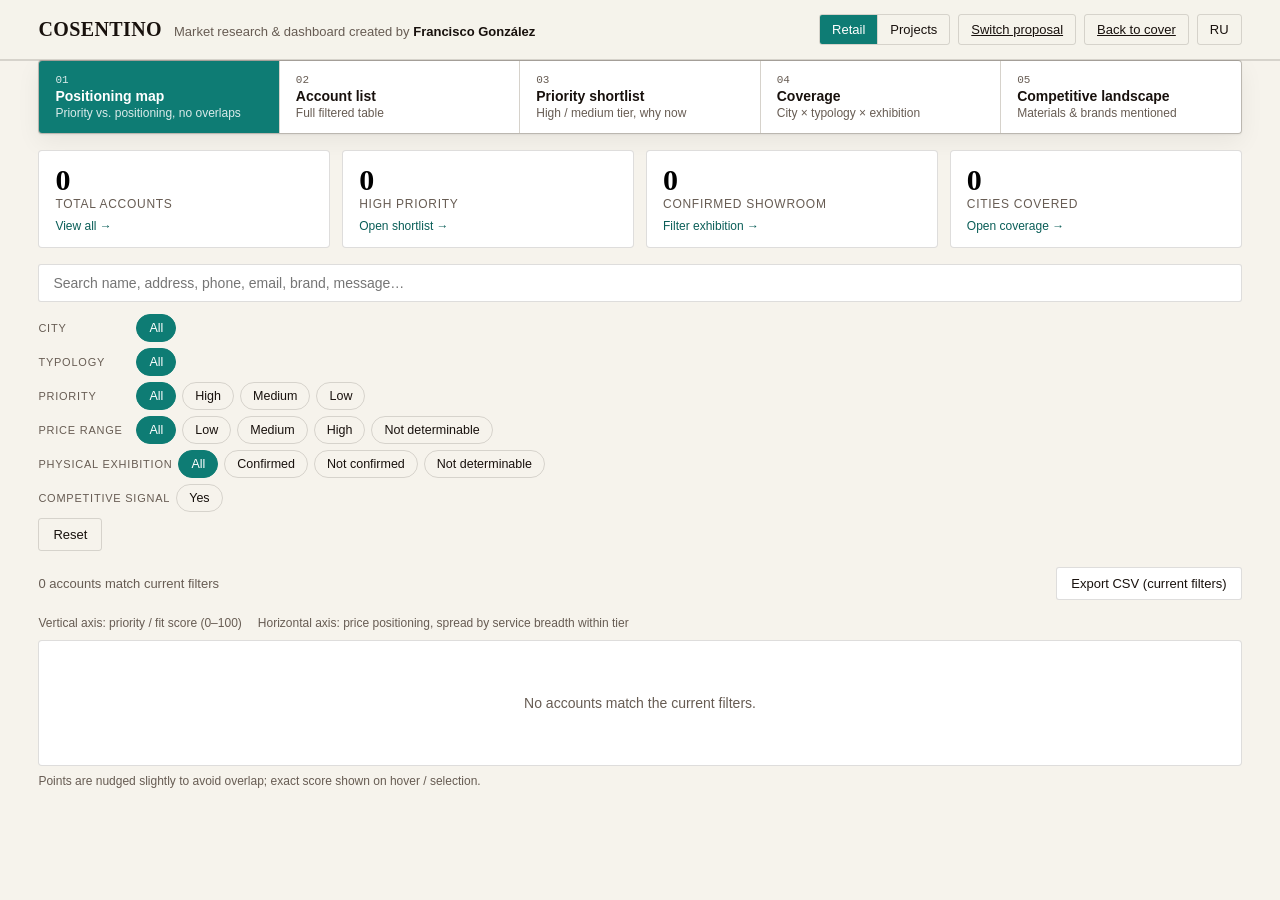
==== UZ_partner_intelligence_new/proposal_A.html @ 5e773c46 "feat: publish Uzbekistan partner intelligence study" ====
<!DOCTYPE html>
<html lang="en">
<head>
<meta charset="UTF-8">
<meta name="viewport" content="width=device-width, initial-scale=1.0">
<title>Uzbekistan · Partner Intelligence — Executive Intelligence (Proposal A)</title>
<link rel="stylesheet" href="base.css">
<link rel="stylesheet" href="proposal_A.css">
</head>
<body class="theme-a">
<a href="#main-content" class="skip-link">Skip to content</a>

<header class="app-header">
  <div class="brand-block">
    <a class="brand-wordmark" href="https://www.cosentino.com/" target="_blank" rel="noopener">COSENTINO</a>
    <span id="brand-authorship"></span>
  </div>
  <div class="header-actions">
    <div class="channel-toggle" role="group" aria-label="Channels">
      <button type="button" id="channel-btn-retail" class="header-btn" data-i18n="channel_retail" aria-pressed="true"></button>
      <button type="button" id="channel-btn-proyectos" class="header-btn" data-i18n="channel_proyectos" aria-pressed="false"></button>
    </div>
    <a id="switch-proposal-link" class="header-btn" data-i18n="switch_proposal" href="proposal_B.html"></a>
    <a id="back-to-cover-link" class="header-btn" data-i18n="back_to_cover" href="index_R_P.html"></a>
    <button type="button" id="lang-toggle" class="header-btn" aria-label="Toggle language">RU</button>
  </div>
</header>

<main id="main-content">
  <nav id="nav-band" class="nav-band" aria-label="Intelligence views"></nav>

  <section id="kpi-band" class="kpi-band" aria-label="Key indicators"></section>

  <section class="filters-bar" aria-label="Filters">
    <div class="filters-search-row">
      <input type="search" id="filters-search" data-i18n-placeholder="filters_search" placeholder="Search…">
      <button type="button" id="filters-mobile-toggle" class="header-btn" data-i18n="filters_open_mobile"></button>
    </div>
    <div id="filters-drawer">
      <button type="button" id="filters-mobile-close" class="header-btn" data-i18n="filters_close_mobile"></button>
      <div id="filters-chips"></div>
      <button type="button" id="filters-reset" data-i18n="filters_reset"></button>
    </div>
  </section>

  <div class="toolbar-row">
    <span id="results-count"></span>
    <button type="button" id="export-btn" data-i18n="export_csv"></button>
  </div>

  <section id="view-map" class="view-section" aria-label="Positioning map">
    <div class="map-legend">
      <span id="map-axis-y"></span>
      <span id="map-axis-x"></span>
    </div>
    <div id="map-svg-wrap"></div>
    <p id="map-note"></p>
  </section>

  <section id="view-list" class="view-section" hidden aria-label="Account list">
    <div id="table-container" class="table-scroll"></div>
  </section>

  <section id="view-shortlist" class="view-section" hidden aria-label="Priority shortlist">
    <div id="shortlist-container"></div>
  </section>

  <section id="view-coverage" class="view-section" hidden aria-label="Coverage">
    <div id="coverage-container"></div>
  </section>

  <section id="view-competitive" class="view-section" hidden aria-label="Competitive landscape">
    <div id="competitive-container"></div>
  </section>

  <section id="view-developments" class="view-section" hidden aria-label="Project developments">
    <div id="dev-filters" class="filters-bar" style="padding:0 0 12px;"></div>
    <div id="dev-table-container" class="table-scroll"></div>
  </section>
</main>

<div id="drawer-overlay" hidden></div>
<aside id="drawer" aria-hidden="true" aria-label="Account detail">
  <div class="drawer-header">
    <strong data-i18n="drawer_title">Detail</strong>
    <button type="button" id="drawer-close-btn" data-i18n="drawer_close" class="header-btn"></button>
  </div>
  <div id="drawer-body"></div>
</aside>

<script src="data.js"></script>
<script src="app-core.js"></script>
<script>
  AppCore.mount({ proposal: 'A' });
</script>
</body>
</html>
---- UZ_partner_intelligence_new/base.css ----
/*!
 * base.css — structural / functional styles shared by proposal_A and proposal_B.
 * Visual tokens (colors, type, radii) are defined per-proposal in proposal_A.css / proposal_B.css
 * as CSS custom properties; this file only lays things out and wires behaviour-relevant states
 * (focus, [hidden], chip pressed state, drawer open state, responsive breakpoints).
 */

*, *::before, *::after { box-sizing: border-box; }
html, body { margin: 0; padding: 0; }
body {
  font-family: var(--font-sans);
  background: var(--bg);
  color: var(--ink);
  -webkit-font-smoothing: antialiased;
}
a { color: inherit; }
button { font-family: inherit; cursor: pointer; }
[hidden] { display: none !important; }
img { max-width: 100%; display: block; }
::selection { background: var(--accent); color: var(--accent-ink); }

:focus-visible { outline: 3px solid var(--focus-ring, var(--accent)); outline-offset: 2px; }

@media (prefers-reduced-motion: reduce) {
  *, *::before, *::after { animation-duration: .001ms !important; animation-iteration-count: 1 !important; transition-duration: .001ms !important; scroll-behavior: auto !important; }
}

.skip-link {
  position: absolute; left: -999px; top: 0; background: var(--accent); color: var(--accent-ink);
  padding: 10px 16px; z-index: 200;
}
.skip-link:focus { left: 8px; top: 8px; }

/* ---------------- Header ---------------- */
.app-header {
  display: flex; flex-wrap: wrap; align-items: center; gap: 10px 20px;
  padding: 14px clamp(16px, 3vw, 40px);
  border-bottom: 1px solid var(--line);
  position: sticky; top: 0; z-index: 50;
  background: var(--bg-header);
}
.brand-block { display: flex; flex-wrap: wrap; align-items: baseline; gap: 6px 12px; margin-right: auto; }
.brand-wordmark { font-family: var(--font-serif); font-weight: 700; font-size: 20px; letter-spacing: .02em; text-decoration: none; }
#brand-authorship { font-size: 13px; color: var(--ink-soft); }
#brand-authorship strong { color: var(--ink); }

.header-actions { display: flex; flex-wrap: wrap; align-items: center; gap: 8px; }
.header-btn {
  border: 1px solid var(--line); background: transparent; color: var(--ink);
  padding: 7px 12px; font-size: 13px; border-radius: var(--radius-sm);
}
.header-btn.is-active { background: var(--accent); color: var(--accent-ink); border-color: var(--accent); }
.channel-toggle { display: inline-flex; border: 1px solid var(--line); border-radius: var(--radius-sm); overflow: hidden; }
.channel-toggle .header-btn { border: none; border-radius: 0; }
.channel-toggle .header-btn + .header-btn { border-left: 1px solid var(--line); }

/* ---------------- Nav band (five/six equal modules) ---------------- */
.nav-band {
  display: grid; grid-template-columns: repeat(5, 1fr); gap: 1px;
  background: var(--line);
  border: 1px solid var(--line);
  margin: 0 clamp(16px, 3vw, 40px);
  border-radius: var(--radius-md);
  overflow: hidden;
}
.nav-band:has(.nav-mod:nth-child(6)) { grid-template-columns: repeat(6, 1fr); }
.nav-band.nav-band-6 { grid-template-columns: repeat(6, 1fr); }
.nav-mod {
  background: var(--bg-panel); border: none; text-align: left;
  padding: 12px 16px; min-height: 72px;
  display: flex; flex-direction: column; justify-content: center; gap: 2px;
  color: var(--ink);
}
.nav-mod-num { font-family: var(--font-mono); font-size: 11px; color: var(--ink-soft); }
.nav-mod-title { font-weight: 600; font-size: 14px; }
.nav-mod-desc { font-size: 12px; color: var(--ink-soft); }
.nav-mod.is-active { background: var(--accent); color: var(--accent-ink); }
.nav-mod.is-active .nav-mod-num, .nav-mod.is-active .nav-mod-desc { color: var(--accent-ink); opacity: .85; }

@media (max-width: 860px) {
  .nav-band { display: flex; overflow-x: auto; scroll-snap-type: x mandatory; margin: 0 12px; border-radius: var(--radius-md); }
  .nav-mod { min-width: 62%; scroll-snap-align: start; border-right: 1px solid var(--line); }
}

/* ---------------- KPI band ---------------- */
.kpi-band { display: grid; grid-template-columns: repeat(4, 1fr); gap: 12px; padding: 16px clamp(16px, 3vw, 40px) 0; }
.kpi-tile {
  border: 1px solid var(--line); background: var(--bg-panel); border-radius: var(--radius-md);
  padding: 14px 16px; text-align: left; display: flex; flex-direction: column; gap: 2px;
}
.kpi-value { font-family: var(--font-serif); font-size: 30px; font-weight: 700; line-height: 1; }
.kpi-label { font-size: 12px; color: var(--ink-soft); text-transform: uppercase; letter-spacing: .06em; }
.kpi-action { font-size: 12px; color: var(--accent-strong, var(--accent)); margin-top: 6px; }
.kpi-tile:hover { border-color: var(--accent); }
@media (max-width: 720px) { .kpi-band { grid-template-columns: repeat(2, 1fr); } }

/* ---------------- Filters ---------------- */
.filters-bar { padding: 16px clamp(16px, 3vw, 40px); display: flex; flex-direction: column; gap: 12px; }
.filters-search-row { display: flex; gap: 10px; align-items: center; }
#filters-search {
  flex: 1; padding: 10px 14px; border: 1px solid var(--line); border-radius: var(--radius-sm);
  background: var(--bg-panel); color: var(--ink); font-size: 14px;
}
.chip-group { display: flex; flex-wrap: wrap; align-items: center; gap: 6px; margin-bottom: 6px; }
.chip-group-label { font-size: 11px; text-transform: uppercase; letter-spacing: .07em; color: var(--ink-soft); min-width: 92px; }
.chip {
  border: 1px solid var(--line); background: transparent; color: var(--ink);
  padding: 6px 12px; border-radius: 999px; font-size: 12.5px; white-space: nowrap;
}
.chip.is-pressed { background: var(--accent); color: var(--accent-ink); border-color: var(--accent); }
#filters-reset { align-self: flex-start; border: 1px solid var(--line); background: transparent; color: var(--ink); padding: 8px 14px; border-radius: var(--radius-sm); font-size: 13px; }
#filters-mobile-toggle { display: none; }
#filters-mobile-close { display: none; margin-bottom: 14px; }

@media (max-width: 860px) {
  #filters-mobile-toggle { display: inline-flex; }
  #filters-drawer { display: none; }
  #filters-drawer.is-open-mobile {
    display: block; position: fixed; inset: 0; z-index: 120; background: var(--bg);
    padding: 16px; overflow-y: auto;
  }
  #filters-drawer.is-open-mobile #filters-mobile-close { display: inline-flex; }
}

/* ---------------- Results count / export ---------------- */
.toolbar-row { display: flex; justify-content: space-between; align-items: center; padding: 0 clamp(16px, 3vw, 40px); flex-wrap: wrap; gap: 8px; }
#results-count { font-size: 13px; color: var(--ink-soft); }
#export-btn { border: 1px solid var(--line); background: var(--bg-panel); color: var(--ink); padding: 8px 14px; border-radius: var(--radius-sm); font-size: 13px; }

/* ---------------- Views ---------------- */
.view-section { padding: 16px clamp(16px, 3vw, 40px) 60px; }

/* Map */
.map-legend { display: flex; flex-wrap: wrap; gap: 16px; font-size: 12px; color: var(--ink-soft); margin-bottom: 10px; }
#map-svg-wrap { border: 1px solid var(--line); border-radius: var(--radius-md); background: var(--bg-panel); overflow: hidden; }
.map-gridline { stroke: var(--line); stroke-width: 1; }
.map-hit { fill: transparent; }
.map-dot { fill: var(--priority-low); stroke: var(--bg-panel); stroke-width: 1.5; }
.map-point.priority-high .map-dot { fill: var(--priority-high); }
.map-point.priority-medium .map-dot { fill: var(--priority-medium); }
.map-point.priority-low .map-dot { fill: var(--priority-low); }
.map-ring { fill: none; stroke: var(--accent); stroke-width: 1.5; stroke-dasharray: 2 2; }
.map-point { cursor: pointer; }
.map-point.is-selected .map-dot { stroke: var(--ink); stroke-width: 2.5; }
.map-point:focus-visible .map-hit { outline: 3px solid var(--focus-ring, var(--accent)); }
#map-note { font-size: 12px; color: var(--ink-soft); margin-top: 8px; }

/* Table */
.data-table { width: 100%; border-collapse: collapse; font-size: 13.5px; }
.table-scroll { overflow-x: auto; }
.data-table th, .data-table td { padding: 9px 12px; border-bottom: 1px solid var(--line); text-align: left; white-space: nowrap; }
.sort-btn { background: none; border: none; font: inherit; color: var(--ink); font-weight: 600; padding: 0; }
.table-row { cursor: pointer; }
.table-row:hover { background: var(--bg-hover, rgba(0,0,0,.03)); }
.link-btn { border: 1px solid var(--line); background: transparent; padding: 4px 10px; border-radius: var(--radius-sm); font-size: 12px; }

.badge { display: inline-block; padding: 2px 9px; border-radius: 999px; font-size: 11.5px; font-weight: 600; border: 1px solid transparent; }
.badge-priority-high { background: var(--priority-high-bg); color: var(--priority-high-ink); }
.badge-priority-medium { background: var(--priority-medium-bg); color: var(--priority-medium-ink); }
.badge-priority-low { background: var(--priority-low-bg); color: var(--priority-low-ink); }
.badge-exhib-yes { background: var(--exhib-yes-bg); color: var(--exhib-yes-ink); }
.badge-exhib-no { background: var(--exhib-no-bg); color: var(--exhib-no-ink); }
.badge-exhib-not-determinable { background: var(--exhib-nd-bg); color: var(--exhib-nd-ink); }
.badge-price-low, .badge-price-medium, .badge-price-high, .badge-price-not-determinable { background: var(--bg-badge, transparent); border-color: var(--line); }

/* Shortlist */
.shortlist-card {
  border: 1px solid var(--line); background: var(--bg-panel); border-radius: var(--radius-md);
  padding: 16px; margin-bottom: 12px; cursor: pointer;
}
.shortlist-head { display: flex; flex-wrap: wrap; align-items: baseline; gap: 8px; margin-bottom: 8px; }
.shortlist-head h3 { margin: 0; font-family: var(--font-serif); font-size: 18px; }
.muted { color: var(--ink-soft); font-size: 12.5px; }
.shortlist-why, .shortlist-next { margin: 4px 0; font-size: 13.5px; }

/* Coverage */
.cov-block { margin-bottom: 22px; }
.cov-block h3 { font-size: 14px; text-transform: uppercase; letter-spacing: .05em; color: var(--ink-soft); margin: 0 0 10px; }
.cov-row { display: grid; grid-template-columns: 140px 1fr 40px; align-items: center; gap: 10px; margin-bottom: 6px; font-size: 13px; }
.cov-bar-track { height: 10px; background: var(--line); border-radius: 999px; overflow: hidden; }
.cov-bar-fill { display: block; height: 100%; background: var(--accent); }

/* Competitive */
.tag-cloud { display: flex; flex-wrap: wrap; gap: 8px; }
.tag-chip { border: 1px solid var(--line); background: var(--bg-panel); padding: 8px 14px; border-radius: 999px; font-size: 13px; }
.tag-count { color: var(--ink-soft); font-size: 11.5px; }
.hint { font-size: 12.5px; color: var(--ink-soft); }

.empty-state { padding: 40px 20px; text-align: center; color: var(--ink-soft); font-size: 14px; }

/* ---------------- Drawer ---------------- */
#drawer-overlay { position: fixed; inset: 0; background: rgba(0,0,0,.45); z-index: 95; }
#drawer {
  position: fixed; top: 0; right: 0; height: 100%; width: min(460px, 100%);
  background: var(--bg-panel); border-left: 1px solid var(--line);
  transform: translateX(100%); transition: transform .25s ease;
  z-index: 96; display: flex; flex-direction: column;
}
#drawer.is-open { transform: translateX(0); }
.drawer-header { display: flex; justify-content: space-between; align-items: center; padding: 16px 18px; border-bottom: 1px solid var(--line); }
#drawer-body { padding: 16px 18px; overflow-y: auto; flex: 1; }
.field-row { margin-bottom: 14px; }
.field-label { display: block; font-size: 11px; text-transform: uppercase; letter-spacing: .06em; color: var(--ink-soft); margin-bottom: 3px; }
.field-value { font-size: 14px; line-height: 1.5; }
.no-evidence { color: var(--ink-soft); font-style: italic; }
.tag-verified { display: inline-block; font-size: 11px; text-transform: uppercase; letter-spacing: .05em; padding: 2px 8px; border-radius: 4px; background: var(--accent); color: var(--accent-ink); margin-bottom: 4px; }
.recommendation-block { border-top: 1px dashed var(--line); padding-top: 12px; }
.model-details summary { cursor: pointer; font-size: 12.5px; color: var(--accent-strong, var(--accent)); }
.model-details p { font-size: 12.5px; color: var(--ink-soft); }

/* ---------------- Cover page ---------------- */
.cover-wrap { min-height: 100vh; display: flex; flex-direction: column; }
.cover-main { flex: 1; display: flex; flex-direction: column; align-items: center; justify-content: center; text-align: center; padding: 8vh 5vw; gap: 28px; }
.cover-eyebrow { font-family: var(--font-mono); letter-spacing: .25em; text-transform: uppercase; font-size: 11px; color: var(--accent-strong, var(--accent)); }
.cover-title { font-family: var(--font-serif); font-weight: 700; font-size: clamp(38px, 8vw, 92px); line-height: .98; margin: 0; }
.cover-message { max-width: 640px; font-size: clamp(14px, 1.6vw, 18px); color: var(--ink-soft); margin: 0; }
.cover-stats { display: flex; flex-wrap: wrap; justify-content: center; gap: 28px; margin: 10px 0; }
.cover-stat-value { font-family: var(--font-serif); font-size: 30px; font-weight: 700; }
.cover-stat-label { font-size: 12px; color: var(--ink-soft); text-transform: uppercase; letter-spacing: .05em; }
.cover-proposal-toggle { display: inline-flex; gap: 10px; padding: 6px; border: 1px solid var(--line); border-radius: 999px; }
.proposal-btn { border: none; background: transparent; padding: 8px 16px; border-radius: 999px; font-size: 13px; color: var(--ink); }
.proposal-btn.is-active { background: var(--accent); color: var(--accent-ink); }
.proposal-recommended-tag { font-size: 11px; color: var(--accent-strong, var(--accent)); text-transform: uppercase; letter-spacing: .05em; }
.cover-channels { display: grid; grid-template-columns: 1fr 1fr; gap: 20px; width: min(920px, 92vw); }
@media (max-width: 640px) { .cover-channels { grid-template-columns: 1fr; } }
.channel-card {
  border: 1px solid var(--line); border-radius: var(--radius-md); padding: 30px 26px; text-align: left;
  text-decoration: none; color: var(--ink); background: var(--bg-panel); min-height: 170px;
  display: flex; flex-direction: column; justify-content: flex-end; gap: 6px;
}
.channel-card:hover { border-color: var(--accent); }
.channel-card-tag { font-family: var(--font-mono); font-size: 11px; letter-spacing: .16em; text-transform: uppercase; color: var(--accent-strong, var(--accent)); }
.channel-card-name { font-family: var(--font-serif); font-weight: 700; font-size: 28px; margin: 0; }
.channel-card-meta { font-size: 12.5px; color: var(--ink-soft); }
.cover-brands { padding: 24px 5vw 60px; text-align: center; }
.cover-brands h2 { font-size: 13px; text-transform: uppercase; letter-spacing: .08em; color: var(--ink-soft); font-weight: 600; }
.brand-grid { display: flex; flex-wrap: wrap; justify-content: center; gap: 16px; margin-top: 14px; }
.brand-tile {
  width: 140px; height: 90px; border: 1px solid var(--line); border-radius: var(--radius-sm);
  display: flex; align-items: center; justify-content: center; text-decoration: none; color: var(--ink);
  background: var(--bg-panel); font-size: 13px; font-weight: 600;
}
.brand-tile img { max-height: 40px; }
.cover-footer { text-align: center; font-size: 12px; color: var(--ink-soft); padding: 16px; border-top: 1px solid var(--line); }
---- UZ_partner_intelligence_new/proposal_A.css ----
/*!
 * proposal_A.css — Executive Intelligence
 * Mineral white, carbon black, stone greys, one controlled accent (majolica green).
 * Editorial/grotesque type, large scale, strict alignment, thin borders, minimal radii.
 */
:root {
  --bg: #F6F3EC;
  --bg-header: rgba(246,243,236,.92);
  --bg-panel: #FFFFFF;
  --bg-hover: rgba(24,17,13,.03);
  --ink: #18110D;
  --ink-soft: #675C53;
  --line: rgba(24,17,13,.14);
  --accent: #0E7C74;
  --accent-strong: #0A5E58;
  --accent-ink: #FFFFFF;
  --focus-ring: #0A5E58;

  --font-serif: Georgia, 'Iowan Old Style', 'Times New Roman', serif;
  --font-sans: 'Segoe UI', -apple-system, BlinkMacSystemFont, 'Helvetica Neue', Arial, sans-serif;
  --font-mono: Consolas, 'SF Mono', 'Cascadia Mono', 'Courier New', monospace;

  --radius-sm: 3px;
  --radius-md: 4px;
  --shadow: 0 1px 2px rgba(24,17,13,.05), 0 8px 24px rgba(24,17,13,.06);

  --priority-high: #0E7C74;
  --priority-medium: #B98A2E;
  --priority-low: #9B9186;
  --priority-high-bg: #E4F1EF; --priority-high-ink: #0A5E58;
  --priority-medium-bg: #F6ECD8; --priority-medium-ink: #8A631C;
  --priority-low-bg: #EDEAE4; --priority-low-ink: #675C53;
  --exhib-yes-bg: #E4F1EF; --exhib-yes-ink: #0A5E58;
  --exhib-no-bg: #F5E4E0; --exhib-no-ink: #9C4A32;
  --exhib-nd-bg: #EDEAE4; --exhib-nd-ink: #675C53;
}

body.theme-a { background: var(--bg); }

.cover-wrap.theme-a-cover { background: var(--bg); }
.cover-wrap.theme-a-cover .cover-main {
  background:
    radial-gradient(1100px 560px at 18% -10%, rgba(14,124,116,.10), transparent 60%),
    radial-gradient(900px 500px at 90% 110%, rgba(185,138,46,.08), transparent 60%);
}

/* Table wrap needs horizontal scroll on narrow screens */
#table-container, #dev-table-container { overflow-x: auto; }

.app-header { box-shadow: 0 1px 0 var(--line); }
.brand-wordmark { color: var(--ink); }

.nav-band { box-shadow: var(--shadow); }
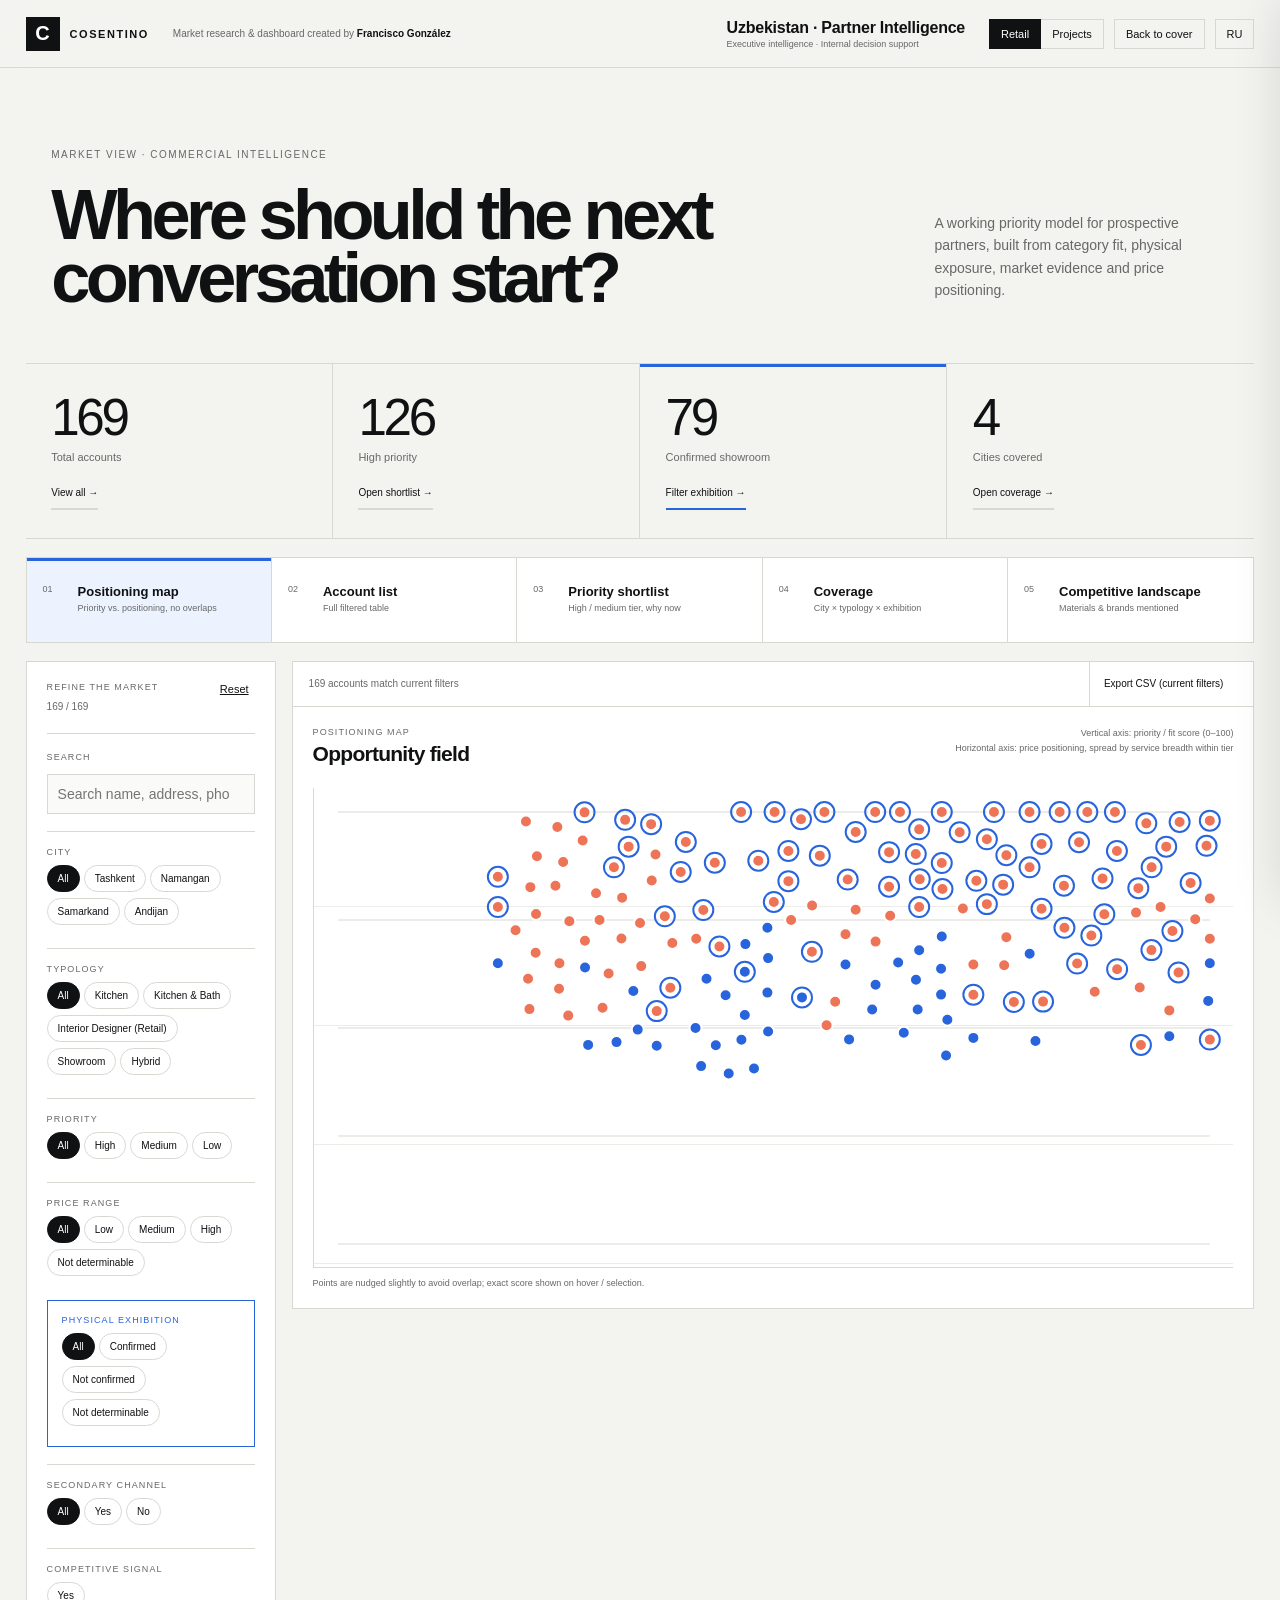
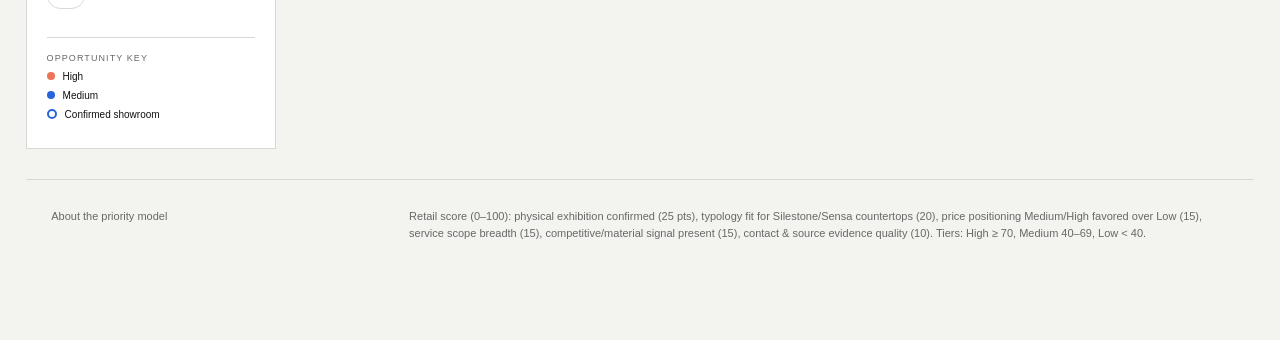
==== commit 7b1b2194: "feat: single-proposal Executive Intelligence build, brand assets, browser QA Consolidates UZ_partner" ====
--- a/UZ_partner_intelligence_new/proposal_A.html
+++ b/UZ_partner_intelligence_new/proposal_A.html
@@ -1,97 +1,87 @@
-<!DOCTYPE html>
+<!doctype html>
 <html lang="en">
 <head>
-<meta charset="UTF-8">
-<meta name="viewport" content="width=device-width, initial-scale=1.0">
-<title>Uzbekistan · Partner Intelligence — Executive Intelligence (Proposal A)</title>
-<link rel="stylesheet" href="base.css">
-<link rel="stylesheet" href="proposal_A.css">
+  <meta charset="utf-8">
+  <meta name="viewport" content="width=device-width,initial-scale=1">
+  <meta name="theme-color" content="#101112">
+  <link rel="icon" href="data:">
+  <title>Uzbekistan · Partner Intelligence — Executive Intelligence</title>
+  <link rel="stylesheet" href="base.css">
+  <link rel="stylesheet" href="proposal_A.css">
 </head>
-<body class="theme-a">
+<body class="theme-a intelligence-page">
 <a href="#main-content" class="skip-link">Skip to content</a>
 
 <header class="app-header">
   <div class="brand-block">
-    <a class="brand-wordmark" href="https://www.cosentino.com/" target="_blank" rel="noopener">COSENTINO</a>
-    <span id="brand-authorship"></span>
+    <a class="brand-wordmark" href="https://www.cosentino.com/" target="_blank" rel="noopener"><span class="brand-mark" aria-hidden="true">C</span><b>COSENTINO</b></a>
+    <span id="brand-authorship" class="top-ownership"></span>
   </div>
+  <div class="market-identity"><strong>Uzbekistan · Partner Intelligence</strong><small data-i18n="executive_intelligence"></small></div>
   <div class="header-actions">
     <div class="channel-toggle" role="group" aria-label="Channels">
       <button type="button" id="channel-btn-retail" class="header-btn" data-i18n="channel_retail" aria-pressed="true"></button>
       <button type="button" id="channel-btn-proyectos" class="header-btn" data-i18n="channel_proyectos" aria-pressed="false"></button>
     </div>
-    <a id="switch-proposal-link" class="header-btn" data-i18n="switch_proposal" href="proposal_B.html"></a>
     <a id="back-to-cover-link" class="header-btn" data-i18n="back_to_cover" href="index_R_P.html"></a>
     <button type="button" id="lang-toggle" class="header-btn" aria-label="Toggle language">RU</button>
   </div>
 </header>
 
-<main id="main-content">
+<main id="main-content" class="intelligence-main">
+  <section class="intelligence-brief">
+    <div>
+      <p class="brief-eyebrow" data-i18n="hero_eyebrow"></p>
+      <h1 data-i18n="hero_title">Where should the<br>next conversation start?</h1>
+    </div>
+    <p class="brief-copy" data-i18n="hero_context"></p>
+  </section>
+
+  <section id="kpi-band" class="kpi-band" aria-label="Key indicators"></section>
   <nav id="nav-band" class="nav-band" aria-label="Intelligence views"></nav>
 
-  <section id="kpi-band" class="kpi-band" aria-label="Key indicators"></section>
+  <div class="workspace-shell">
+    <section class="filters-bar" aria-label="Filters">
+      <div class="filter-heading"><div><p data-i18n="filters_refine"></p><span id="filter-live-count"></span></div><button type="button" id="filters-reset" data-i18n="filters_reset"></button></div>
+      <div class="filters-search-row">
+        <label class="search-label"><span data-i18n="filters_search_label"></span><input type="search" id="filters-search" data-i18n-placeholder="filters_search" placeholder="Search…"></label>
+        <button type="button" id="filters-mobile-toggle" class="header-btn" data-i18n="filters_open_mobile"></button>
+      </div>
+      <div id="filters-drawer">
+        <button type="button" id="filters-mobile-close" class="header-btn" data-i18n="filters_close_mobile"></button>
+        <div id="filters-chips"></div>
+      </div>
+      <div class="filter-key"><p data-i18n="map_key"></p><span><i class="key-dot high"></i><span data-i18n="priority_high"></span></span><span><i class="key-dot medium"></i><span data-i18n="priority_medium"></span></span><span><i class="key-ring"></i><span data-i18n="kpi_showroom"></span></span></div>
+    </section>
 
-  <section class="filters-bar" aria-label="Filters">
-    <div class="filters-search-row">
-      <input type="search" id="filters-search" data-i18n-placeholder="filters_search" placeholder="Search…">
-      <button type="button" id="filters-mobile-toggle" class="header-btn" data-i18n="filters_open_mobile"></button>
+    <div class="intelligence-surface">
+      <div class="toolbar-row"><span id="results-count"></span><button type="button" id="export-btn" data-i18n="export_csv"></button></div>
+
+      <section id="view-map" class="view-section decision-panel" aria-label="Positioning map">
+        <header class="section-heading"><div><p data-i18n="nav_map"></p><h2 data-i18n="opportunity_field"></h2></div><div class="map-legend"><span id="map-axis-y"></span><span id="map-axis-x"></span></div></header>
+        <div id="map-svg-wrap"></div>
+        <p id="map-note"></p>
+      </section>
+
+      <section id="view-list" class="view-section" hidden aria-label="Account list"><header class="section-heading"><div><p data-i18n="nav_list"></p><h2 data-i18n="all_accounts"></h2></div></header><div id="table-container" class="table-scroll"></div></section>
+      <section id="view-shortlist" class="view-section shortlist-view" hidden aria-label="Priority shortlist"><header class="section-heading"><div><p data-i18n="nav_shortlist"></p><h2 data-i18n="first_conversations"></h2></div></header><div id="shortlist-container"></div></section>
+      <section id="view-coverage" class="view-section" hidden aria-label="Coverage"><header class="section-heading"><div><p data-i18n="nav_coverage"></p><h2 data-i18n="coverage_title"></h2></div></header><div id="coverage-container"></div></section>
+      <section id="view-competitive" class="view-section" hidden aria-label="Competitive landscape"><header class="section-heading"><div><p data-i18n="nav_competitive"></p><h2 data-i18n="competitive_title"></h2></div></header><div id="competitive-container"></div></section>
+      <section id="view-developments" class="view-section" hidden aria-label="Project developments"><header class="section-heading"><div><p data-i18n="nav_developments"></p><h2 data-i18n="developments_title"></h2></div></header><div id="dev-filters" class="dev-filters"></div><div id="dev-table-container" class="table-scroll"></div></section>
     </div>
-    <div id="filters-drawer">
-      <button type="button" id="filters-mobile-close" class="header-btn" data-i18n="filters_close_mobile"></button>
-      <div id="filters-chips"></div>
-      <button type="button" id="filters-reset" data-i18n="filters_reset"></button>
-    </div>
-  </section>
-
-  <div class="toolbar-row">
-    <span id="results-count"></span>
-    <button type="button" id="export-btn" data-i18n="export_csv"></button>
   </div>
 
-  <section id="view-map" class="view-section" aria-label="Positioning map">
-    <div class="map-legend">
-      <span id="map-axis-y"></span>
-      <span id="map-axis-x"></span>
-    </div>
-    <div id="map-svg-wrap"></div>
-    <p id="map-note"></p>
-  </section>
-
-  <section id="view-list" class="view-section" hidden aria-label="Account list">
-    <div id="table-container" class="table-scroll"></div>
-  </section>
-
-  <section id="view-shortlist" class="view-section" hidden aria-label="Priority shortlist">
-    <div id="shortlist-container"></div>
-  </section>
-
-  <section id="view-coverage" class="view-section" hidden aria-label="Coverage">
-    <div id="coverage-container"></div>
-  </section>
-
-  <section id="view-competitive" class="view-section" hidden aria-label="Competitive landscape">
-    <div id="competitive-container"></div>
-  </section>
-
-  <section id="view-developments" class="view-section" hidden aria-label="Project developments">
-    <div id="dev-filters" class="filters-bar" style="padding:0 0 12px;"></div>
-    <div id="dev-table-container" class="table-scroll"></div>
-  </section>
+  <section class="model-note"><p data-i18n="model_about_title"></p><p id="model-summary" data-i18n="model_about_retail"></p></section>
 </main>
 
 <div id="drawer-overlay" hidden></div>
 <aside id="drawer" aria-hidden="true" aria-label="Account detail">
-  <div class="drawer-header">
-    <strong data-i18n="drawer_title">Detail</strong>
-    <button type="button" id="drawer-close-btn" data-i18n="drawer_close" class="header-btn"></button>
-  </div>
+  <div class="drawer-header"><strong data-i18n="drawer_title">Detail</strong><button type="button" id="drawer-close-btn" data-i18n="drawer_close" class="drawer-close"></button></div>
   <div id="drawer-body"></div>
 </aside>
 
 <script src="data.js"></script>
 <script src="app-core.js"></script>
-<script>
-  AppCore.mount({ proposal: 'A' });
-</script>
+<script>AppCore.mount({ proposal: 'A' });</script>
 </body>
 </html>
--- a/UZ_partner_intelligence_new/base.css
+++ b/UZ_partner_intelligence_new/base.css
@@ -1,244 +1,57 @@
-/*!
- * base.css — structural / functional styles shared by proposal_A and proposal_B.
- * Visual tokens (colors, type, radii) are defined per-proposal in proposal_A.css / proposal_B.css
- * as CSS custom properties; this file only lays things out and wires behaviour-relevant states
- * (focus, [hidden], chip pressed state, drawer open state, responsive breakpoints).
- */
+*,*::before,*::after{box-sizing:border-box}
+html{scroll-behavior:smooth}
+html,body{margin:0;padding:0}
+body{font-family:var(--font-sans);background:var(--bg);color:var(--ink);font-size:14px;-webkit-font-smoothing:antialiased}
+button,input{font:inherit;color:inherit}button,a{cursor:pointer}a{color:inherit}[hidden]{display:none!important}img{display:block;max-width:100%}
+::selection{background:var(--signal);color:var(--signal-ink)}
+:focus-visible{outline:2px solid var(--signal);outline-offset:3px}
+.skip-link{position:fixed;left:12px;top:-70px;z-index:250;background:var(--signal);color:var(--signal-ink);padding:12px;text-decoration:none}.skip-link:focus{top:12px}
 
-*, *::before, *::after { box-sizing: border-box; }
-html, body { margin: 0; padding: 0; }
-body {
-  font-family: var(--font-sans);
-  background: var(--bg);
-  color: var(--ink);
-  -webkit-font-smoothing: antialiased;
-}
-a { color: inherit; }
-button { font-family: inherit; cursor: pointer; }
-[hidden] { display: none !important; }
-img { max-width: 100%; display: block; }
-::selection { background: var(--accent); color: var(--accent-ink); }
+/* Persistent identity */
+.app-header,.cover-header{min-height:68px;padding:0 2vw;border-bottom:1px solid var(--line);display:flex;align-items:center;gap:24px;position:relative;z-index:50;background:color-mix(in srgb,var(--bg),transparent 7%)}
+.app-header{position:sticky;top:0;backdrop-filter:blur(14px)}
+.brand-block{display:flex;align-items:center;gap:24px}.brand-wordmark{display:flex;align-items:center;gap:10px;color:inherit;text-decoration:none;letter-spacing:.14em;font-size:11px}.brand-mark{display:grid;place-items:center;width:34px;height:34px;background:var(--ink);color:var(--panel);font-size:20px;font-weight:700;letter-spacing:0}
+.top-ownership{margin:0;color:var(--muted);font-size:10px;line-height:1.35}.top-ownership strong{color:var(--ink)}
+.market-identity{display:flex;flex-direction:column;gap:2px;margin-left:auto}.market-identity strong{font-size:16px;letter-spacing:-.015em}.market-identity small{font-size:9px;color:var(--muted)}
+.header-actions{display:flex;align-items:center;gap:10px}.header-btn{border:1px solid var(--line);background:transparent;padding:8px 11px;text-decoration:none;font-size:11px;border-radius:0}.header-btn:hover,.header-btn.is-active{background:var(--ink);color:var(--panel);border-color:var(--ink)}
+.channel-toggle{display:flex}.channel-toggle .header-btn+ .header-btn{border-left:0}
 
-:focus-visible { outline: 3px solid var(--focus-ring, var(--accent)); outline-offset: 2px; }
+/* Cover */
+.cover-page{min-height:100vh;overflow-x:hidden}.cover-header{justify-content:flex-start}.cover-header .cover-market{margin-left:auto;color:var(--muted);font-size:10px;text-transform:uppercase;letter-spacing:.12em}.cover-header #lang-toggle{margin-left:8px}
+.executive-cover{position:relative;min-height:calc(100vh - 112px);display:grid;grid-template-columns:1.18fr .82fr;align-items:center;gap:7vw;padding:5vh 7vw 9vh;overflow:hidden}.executive-cover::after{content:"";position:absolute;width:50vw;height:50vw;border:1px solid var(--line);border-radius:50%;right:-28vw;top:14vh;box-shadow:0 0 0 8vw transparent,0 0 0 calc(8vw + 1px) var(--line);opacity:.58;pointer-events:none}.cover-copy,.cover-choice{position:relative;z-index:1}.cover-eyebrow,.choice-intro,.brief-eyebrow{font-size:10px;letter-spacing:.15em;text-transform:uppercase;color:var(--muted);margin:0 0 22px}.cover-title{font-size:clamp(60px,8.3vw,136px);line-height:.79;letter-spacing:-.075em;margin:0;max-width:900px}.cover-message{font-size:clamp(16px,1.5vw,22px);max-width:410px;line-height:1.45;margin:40px 0 0;color:var(--muted)}.cover-ownership{margin:24px 0 0;font-size:12px;color:var(--muted)}.cover-ownership strong{color:var(--ink)}
+.cover-choice{max-width:560px}.choice-intro{margin-bottom:10px}.channel{width:100%;display:grid;grid-template-columns:38px 1fr auto;align-items:center;gap:16px;text-align:left;text-decoration:none;border:0;border-top:1px solid var(--line);padding:25px 5px;background:transparent}.channel:last-of-type{border-bottom:1px solid var(--line)}.channel>span{font-size:10px;color:var(--muted)}.channel>b{font-size:clamp(20px,2vw,30px);letter-spacing:-.035em}.channel small{grid-column:2;font-size:11px;color:var(--muted)}.channel i{grid-column:3;grid-row:1/3;font-style:normal;font-size:11px}.retail-choice{background:var(--ink);color:var(--panel);padding-left:20px;padding-right:20px}.retail-choice>span,.retail-choice small{color:#bfc0bd}.channel:hover b{text-decoration:underline;text-underline-offset:5px}
+.brand-grid{display:grid;grid-template-columns:repeat(4,1fr);gap:7px;margin-top:18px}.brand-tile{position:relative;height:78px;overflow:hidden;color:#fff;text-decoration:none;background:#111}.brand-tile img{width:100%;height:100%;object-fit:cover;filter:saturate(.72)}.brand-tile span{position:absolute;inset:auto 7px 7px;font-size:9px;font-weight:700;text-shadow:0 1px 4px #000}.brand-tile:hover img{transform:scale(1.05)}
+.cover-footer{min-height:44px;display:flex;justify-content:space-between;align-items:center;padding:0 4vw;color:var(--muted);font-size:9px;letter-spacing:.08em}.cover-footer strong{color:var(--ink)}
 
-@media (prefers-reduced-motion: reduce) {
-  *, *::before, *::after { animation-duration: .001ms !important; animation-iteration-count: 1 !important; transition-duration: .001ms !important; scroll-behavior: auto !important; }
-}
+/* Executive intelligence */
+.intelligence-main{padding:0 2vw 70px;max-width:1800px;margin:auto}.intelligence-brief{padding:9vh 2vw 6vh;display:grid;grid-template-columns:1.5fr .5fr;align-items:end;border-bottom:1px solid var(--line)}.brief-eyebrow{margin-bottom:24px}.intelligence-brief h1{font-size:clamp(44px,5.5vw,92px);line-height:.89;letter-spacing:-.065em;margin:0;max-width:930px}.brief-copy{max-width:430px;line-height:1.6;color:var(--muted);margin:0 0 8px}
+.kpi-band{display:grid;grid-template-columns:repeat(4,1fr);border-bottom:1px solid var(--line)}.kpi-tile{min-height:172px;padding:28px 2vw;border:0;border-right:1px solid var(--line);background:transparent;text-align:left;display:flex;flex-direction:column;justify-content:flex-end;position:relative}.kpi-tile:last-child{border-right:0}.kpi-tile:nth-child(3){box-shadow:inset 0 3px 0 var(--signal)}.kpi-tile:hover,.kpi-tile:focus-visible{background:var(--hover)}.kpi-value{font-size:clamp(34px,4vw,66px);line-height:1;letter-spacing:-.065em}.kpi-label{font-size:11px;color:var(--muted);margin-top:7px}.kpi-action{margin-top:auto;padding-top:24px;border-bottom:2px solid var(--line);padding-bottom:10px;font-size:10px;color:var(--ink)}.kpi-tile:nth-child(3) .kpi-action{border-color:var(--signal)}
 
-.skip-link {
-  position: absolute; left: -999px; top: 0; background: var(--accent); color: var(--accent-ink);
-  padding: 10px 16px; z-index: 200;
-}
-.skip-link:focus { left: 8px; top: 8px; }
+/* Wide navigation modules */
+.nav-band{display:grid;grid-template-columns:repeat(5,minmax(0,1fr));margin-top:18px;border:1px solid var(--line);position:sticky;top:68px;z-index:40;background:var(--panel)}.nav-band.nav-band-6{grid-template-columns:repeat(6,minmax(0,1fr))}.nav-mod{min-width:0;min-height:84px;padding:15px 16px;display:grid;grid-template-columns:25px minmax(0,1fr);align-content:center;gap:4px 10px;text-align:left;border:0;border-right:1px solid var(--line);background:transparent;position:relative}.nav-mod:last-child{border-right:0}.nav-mod::before{content:"";position:absolute;left:0;right:0;top:0;height:3px;background:transparent}.nav-mod:hover,.nav-mod.is-active{background:var(--hover)}.nav-mod.is-active::before{background:var(--signal)}.nav-mod-num{grid-row:1/3;font-size:9px;color:var(--muted)}.nav-mod-title{font-size:13px;font-weight:700;line-height:1.2}.nav-mod-desc{font-size:9px;line-height:1.3;color:var(--muted)}
 
-/* ---------------- Header ---------------- */
-.app-header {
-  display: flex; flex-wrap: wrap; align-items: center; gap: 10px 20px;
-  padding: 14px clamp(16px, 3vw, 40px);
-  border-bottom: 1px solid var(--line);
-  position: sticky; top: 0; z-index: 50;
-  background: var(--bg-header);
-}
-.brand-block { display: flex; flex-wrap: wrap; align-items: baseline; gap: 6px 12px; margin-right: auto; }
-.brand-wordmark { font-family: var(--font-serif); font-weight: 700; font-size: 20px; letter-spacing: .02em; text-decoration: none; }
-#brand-authorship { font-size: 13px; color: var(--ink-soft); }
-#brand-authorship strong { color: var(--ink); }
+/* Work area */
+.workspace-shell { grid-template-columns: 250px minmax(0,1fr); display:grid;gap:16px;margin-top:18px;align-items:start}
+.filters-bar,.view-section{background:var(--panel);border:1px solid var(--line)}.filters-bar{padding:20px;position:sticky;top:170px}.filter-heading{display:flex;justify-content:space-between;gap:10px;padding-bottom:20px;border-bottom:1px solid var(--line)}.filter-heading p,.section-heading p,.search-label>span,.chip-group-label,.filter-key>p{display:block;margin:0 0 5px;font-size:9px;text-transform:uppercase;letter-spacing:.12em;color:var(--muted)}.filter-heading span{font-size:10px;color:var(--muted)}#filters-reset{border:0;background:transparent;text-decoration:underline;font-size:11px;align-self:flex-start}
+.filters-search-row{margin-top:18px}.search-label{display:block}.search-label input{width:100%;margin-top:7px;padding:11px 10px;border:1px solid var(--line);background:var(--control);border-radius:0}.chip-group{border-top:1px solid var(--line);padding-top:15px;margin-top:17px}.chip-group-label{margin-bottom:8px}.chip{display:inline-flex;border:1px solid var(--line);border-radius:999px;padding:7px 10px;margin:0 4px 6px 0;background:transparent;font-size:10px}.chip.is-pressed{background:var(--ink);color:var(--panel);border-color:var(--ink)}.chip-group:has(.chip[data-group="exhibition"]){border:1px solid var(--signal);padding:14px;margin-top:18px}.chip-group:has(.chip[data-group="exhibition"]) .chip-group-label{color:var(--signal)}
+#filters-mobile-toggle,#filters-mobile-close{display:none}.filter-key{border-top:1px solid var(--line);margin-top:22px;padding-top:15px}.filter-key>span{display:flex;align-items:center;gap:8px;margin:8px 0;font-size:10px}.key-dot{width:8px;height:8px;border-radius:50%;background:var(--priority-low)}.key-dot.high{background:var(--priority-high)}.key-dot.medium{background:var(--priority-medium)}.key-ring{width:10px;height:10px;border-radius:50%;border:2px solid var(--signal)}
+.intelligence-surface{min-width:0}.toolbar-row{min-height:45px;padding:0 16px;display:flex;justify-content:space-between;align-items:center;border:1px solid var(--line);border-bottom:0;background:var(--panel)}#results-count{font-size:10px;color:var(--muted)}#export-btn{border:0;border-left:1px solid var(--line);align-self:stretch;background:transparent;padding:0 14px;font-size:10px}#export-btn:hover{background:var(--signal);color:var(--signal-ink)}
+.view-section{padding:20px;min-height:590px}.section-heading{display:flex;justify-content:space-between;gap:18px;align-items:flex-start}.section-heading h2{margin:0;font-size:21px;letter-spacing:-.035em}.map-legend{max-width:460px;text-align:right;color:var(--muted);font-size:9px;line-height:1.4;display:flex;flex-direction:column}.map-legend span+span{margin-top:3px}#map-svg-wrap{margin-top:22px;height:480px;overflow:hidden;border-left:1px solid var(--line);border-bottom:1px solid var(--line);background:repeating-linear-gradient(to bottom,transparent 0 118px,var(--line) 119px)}#map-svg-wrap svg{display:block}.map-gridline{stroke:var(--line);stroke-width:1}.map-hit{fill:transparent}.map-dot{fill:var(--priority-low);stroke:var(--panel);stroke-width:2}.priority-high .map-dot{fill:var(--priority-high)}.priority-medium .map-dot{fill:var(--priority-medium)}.priority-low .map-dot{fill:var(--priority-low)}.map-ring{fill:none;stroke:var(--signal);stroke-width:2}.map-point{cursor:pointer}.map-point:hover .map-dot,.map-point.is-selected .map-dot{stroke:var(--ink);stroke-width:3}#map-note{font-size:9px;color:var(--muted);margin:10px 0 0}
+.table-scroll{overflow:auto;margin-top:20px;max-height:620px}.data-table{width:100%;border-collapse:collapse;min-width:850px}.data-table th{text-align:left;color:var(--muted);font-size:9px;text-transform:uppercase;letter-spacing:.1em;padding:11px;border-bottom:1px solid var(--line);position:sticky;top:0;background:var(--panel)}.data-table td{padding:13px 11px;border-bottom:1px solid var(--line);font-size:12px}.table-row{cursor:pointer}.table-row:hover{background:var(--hover)}.sort-btn,.link-btn{border:0;background:transparent;padding:0}.sort-btn{color:var(--muted);text-transform:uppercase;font-size:9px}.link-btn{text-decoration:underline}.badge{font-size:10px}.badge-priority-high::before,.badge-priority-medium::before,.badge-priority-low::before{content:"";display:inline-block;width:6px;height:6px;border-radius:50%;margin-right:6px;background:var(--priority-low)}.badge-priority-high::before{background:var(--priority-high)}.badge-priority-medium::before{background:var(--priority-medium)}
+.shortlist-view{background:var(--ink);color:var(--panel)}.shortlist-view .section-heading p,.shortlist-view .muted{color:#a5a8a5}.shortlist-card{border:0;border-top:1px solid #ffffff2e;background:transparent;padding:18px 5px;cursor:pointer}.shortlist-card:hover{background:var(--signal);color:white}.shortlist-head{display:flex;gap:10px;align-items:baseline}.shortlist-head h3{margin:0;font-size:16px}.shortlist-why,.shortlist-next{font-size:11px;line-height:1.5}
+.cov-block{margin:24px 0}.cov-block h3{font-size:10px;text-transform:uppercase;letter-spacing:.1em;color:var(--muted)}.cov-row{display:grid;grid-template-columns:150px 1fr 40px;gap:10px;align-items:center;margin:9px 0;font-size:11px}.cov-bar-track{height:8px;background:var(--line)}.cov-bar-fill{display:block;height:100%;background:var(--signal)}.tag-cloud{display:flex;flex-wrap:wrap;gap:7px}.tag-chip{border:1px solid var(--line);border-radius:0;background:transparent;padding:10px 12px}.tag-chip:hover{background:var(--signal);color:white}.tag-count,.hint,.muted{color:var(--muted);font-size:10px}.empty-state{padding:50px;text-align:center;color:var(--muted)}.dev-filters{padding:15px 0}
+.model-note{display:grid;grid-template-columns:1fr 2.5fr;gap:30px;border-top:1px solid var(--line);margin-top:30px;padding:28px 2vw;color:var(--muted);font-size:11px;line-height:1.55}.model-note p{margin:0}
 
-.header-actions { display: flex; flex-wrap: wrap; align-items: center; gap: 8px; }
-.header-btn {
-  border: 1px solid var(--line); background: transparent; color: var(--ink);
-  padding: 7px 12px; font-size: 13px; border-radius: var(--radius-sm);
-}
-.header-btn.is-active { background: var(--accent); color: var(--accent-ink); border-color: var(--accent); }
-.channel-toggle { display: inline-flex; border: 1px solid var(--line); border-radius: var(--radius-sm); overflow: hidden; }
-.channel-toggle .header-btn { border: none; border-radius: 0; }
-.channel-toggle .header-btn + .header-btn { border-left: 1px solid var(--line); }
+/* Dossier */
+#drawer-overlay{position:fixed;inset:0;background:#0009;z-index:90}#drawer{position:fixed;right:0;top:0;bottom:0;width:min(480px,100%);background:var(--panel);z-index:100;padding:48px 44px;transform:translateX(105%);transition:transform .28s ease;overflow:auto;box-shadow:-20px 0 50px #0002}#drawer.is-open{transform:none}.drawer-header{display:flex;justify-content:space-between;align-items:center}.drawer-header strong{font-size:10px;text-transform:uppercase;letter-spacing:.12em;color:var(--muted)}.drawer-close{position:absolute;right:22px;top:18px;border:0;background:none;font-size:13px}.field-row{border-top:1px solid var(--line);padding:13px 0}.field-label{display:block;color:var(--muted);font-size:9px;text-transform:uppercase;letter-spacing:.1em;margin-bottom:5px}.field-value{font-size:13px;line-height:1.5}.field-value>strong:first-child{display:block;font-size:34px;line-height:1;letter-spacing:-.04em;margin:14px 0}.no-evidence{color:var(--muted)}.tag-verified{display:inline-block;color:var(--signal);font-size:9px;text-transform:uppercase;letter-spacing:.08em}.recommendation-block{border:1px solid var(--line);border-left:3px solid var(--signal);padding:17px;margin-top:20px}.model-details summary{cursor:pointer;color:var(--signal);font-size:11px}.model-details p{color:var(--muted);font-size:10px}
 
-/* ---------------- Nav band (five/six equal modules) ---------------- */
-.nav-band {
-  display: grid; grid-template-columns: repeat(5, 1fr); gap: 1px;
-  background: var(--line);
-  border: 1px solid var(--line);
-  margin: 0 clamp(16px, 3vw, 40px);
-  border-radius: var(--radius-md);
-  overflow: hidden;
-}
-.nav-band:has(.nav-mod:nth-child(6)) { grid-template-columns: repeat(6, 1fr); }
-.nav-band.nav-band-6 { grid-template-columns: repeat(6, 1fr); }
-.nav-mod {
-  background: var(--bg-panel); border: none; text-align: left;
-  padding: 12px 16px; min-height: 72px;
-  display: flex; flex-direction: column; justify-content: center; gap: 2px;
-  color: var(--ink);
-}
-.nav-mod-num { font-family: var(--font-mono); font-size: 11px; color: var(--ink-soft); }
-.nav-mod-title { font-weight: 600; font-size: 14px; }
-.nav-mod-desc { font-size: 12px; color: var(--ink-soft); }
-.nav-mod.is-active { background: var(--accent); color: var(--accent-ink); }
-.nav-mod.is-active .nav-mod-num, .nav-mod.is-active .nav-mod-desc { color: var(--accent-ink); opacity: .85; }
+@media(max-width:1100px){.intelligence-brief{grid-template-columns:1fr}.workspace-shell{grid-template-columns:220px minmax(0,1fr)}.market-identity{display:none}.nav-band{position:static}.filters-bar{top:86px}}
+@media(max-width:760px){.app-header,.cover-header{padding:12px 4vw;min-height:68px;flex-wrap:wrap}.cover-header{display:grid;grid-template-columns:auto 1fr auto}.cover-header .top-ownership{grid-column:1/-1;grid-row:2}.cover-header .cover-market{display:none}.app-header .brand-block{display:grid;gap:7px}.app-header .top-ownership{max-width:260px}.header-actions{margin-left:auto}.channel-toggle{display:none}.intelligence-main{padding-left:4vw;padding-right:4vw}.executive-cover{grid-template-columns:1fr;padding:9vh 6vw 14vh}.cover-title{font-size:14vw}.cover-message{margin-top:24px}.cover-choice{margin-top:8vh}.channel{grid-template-columns:28px 1fr}.channel i{display:none}.brand-grid{grid-template-columns:repeat(2,1fr)}.brand-tile{height:58px}.cover-footer{font-size:8px}.cover-footer span:first-child{display:none}.intelligence-brief{padding:6vh 0 5vh}.intelligence-brief h1{font-size:13vw}.brief-copy{margin-top:25px}.kpi-band{grid-template-columns:repeat(2,1fr)}.kpi-tile{min-height:145px}.nav-band,.nav-band.nav-band-6{display:flex;overflow:auto;position:sticky;top:105px;margin-left:-2vw;margin-right:-2vw}.nav-mod{flex:0 0 185px;min-height:74px}.workspace-shell{display:block}.filters-bar{position:static;padding:0;border:0;background:transparent}.filter-heading{display:none}.filters-search-row{display:flex;gap:8px;margin:14px 0}.search-label{flex:1}.search-label>span{display:none}#filters-mobile-toggle{display:block;align-self:flex-end}#filters-drawer{display:none}#filters-drawer.is-open-mobile{display:block;position:fixed;inset:0;z-index:120;background:var(--bg);padding:24px;overflow:auto}#filters-mobile-close{display:block;width:100%;padding:12px;background:var(--ink);color:var(--panel);border:0;margin-bottom:18px}.filter-key{display:none}.view-section{min-height:0}.section-heading{display:block}.map-legend{text-align:left;margin-top:12px}#map-svg-wrap{height:420px}.model-note{grid-template-columns:1fr}.cover-page .cover-header{position:relative}.cover-page .executive-cover::after{width:78vw;height:78vw;right:-55vw;top:7vh}#drawer{padding:44px 24px}}
+@media(prefers-reduced-motion:no-preference){.cover-copy{animation:enter .8s cubic-bezier(.2,.8,.2,1) both}.cover-choice{animation:enter .8s .12s cubic-bezier(.2,.8,.2,1) both}@keyframes enter{from{opacity:0;transform:translateY(24px)}}.brand-tile img{transition:transform .3s ease}}
+@media(prefers-reduced-motion:reduce){*,*::before,*::after{scroll-behavior:auto!important;animation:none!important;transition:none!important}}
 
-@media (max-width: 860px) {
-  .nav-band { display: flex; overflow-x: auto; scroll-snap-type: x mandatory; margin: 0 12px; border-radius: var(--radius-md); }
-  .nav-mod { min-width: 62%; scroll-snap-align: start; border-right: 1px solid var(--line); }
-}
-
-/* ---------------- KPI band ---------------- */
-.kpi-band { display: grid; grid-template-columns: repeat(4, 1fr); gap: 12px; padding: 16px clamp(16px, 3vw, 40px) 0; }
-.kpi-tile {
-  border: 1px solid var(--line); background: var(--bg-panel); border-radius: var(--radius-md);
-  padding: 14px 16px; text-align: left; display: flex; flex-direction: column; gap: 2px;
-}
-.kpi-value { font-family: var(--font-serif); font-size: 30px; font-weight: 700; line-height: 1; }
-.kpi-label { font-size: 12px; color: var(--ink-soft); text-transform: uppercase; letter-spacing: .06em; }
-.kpi-action { font-size: 12px; color: var(--accent-strong, var(--accent)); margin-top: 6px; }
-.kpi-tile:hover { border-color: var(--accent); }
-@media (max-width: 720px) { .kpi-band { grid-template-columns: repeat(2, 1fr); } }
-
-/* ---------------- Filters ---------------- */
-.filters-bar { padding: 16px clamp(16px, 3vw, 40px); display: flex; flex-direction: column; gap: 12px; }
-.filters-search-row { display: flex; gap: 10px; align-items: center; }
-#filters-search {
-  flex: 1; padding: 10px 14px; border: 1px solid var(--line); border-radius: var(--radius-sm);
-  background: var(--bg-panel); color: var(--ink); font-size: 14px;
-}
-.chip-group { display: flex; flex-wrap: wrap; align-items: center; gap: 6px; margin-bottom: 6px; }
-.chip-group-label { font-size: 11px; text-transform: uppercase; letter-spacing: .07em; color: var(--ink-soft); min-width: 92px; }
-.chip {
-  border: 1px solid var(--line); background: transparent; color: var(--ink);
-  padding: 6px 12px; border-radius: 999px; font-size: 12.5px; white-space: nowrap;
-}
-.chip.is-pressed { background: var(--accent); color: var(--accent-ink); border-color: var(--accent); }
-#filters-reset { align-self: flex-start; border: 1px solid var(--line); background: transparent; color: var(--ink); padding: 8px 14px; border-radius: var(--radius-sm); font-size: 13px; }
-#filters-mobile-toggle { display: none; }
-#filters-mobile-close { display: none; margin-bottom: 14px; }
-
-@media (max-width: 860px) {
-  #filters-mobile-toggle { display: inline-flex; }
-  #filters-drawer { display: none; }
-  #filters-drawer.is-open-mobile {
-    display: block; position: fixed; inset: 0; z-index: 120; background: var(--bg);
-    padding: 16px; overflow-y: auto;
-  }
-  #filters-drawer.is-open-mobile #filters-mobile-close { display: inline-flex; }
-}
-
-/* ---------------- Results count / export ---------------- */
-.toolbar-row { display: flex; justify-content: space-between; align-items: center; padding: 0 clamp(16px, 3vw, 40px); flex-wrap: wrap; gap: 8px; }
-#results-count { font-size: 13px; color: var(--ink-soft); }
-#export-btn { border: 1px solid var(--line); background: var(--bg-panel); color: var(--ink); padding: 8px 14px; border-radius: var(--radius-sm); font-size: 13px; }
-
-/* ---------------- Views ---------------- */
-.view-section { padding: 16px clamp(16px, 3vw, 40px) 60px; }
-
-/* Map */
-.map-legend { display: flex; flex-wrap: wrap; gap: 16px; font-size: 12px; color: var(--ink-soft); margin-bottom: 10px; }
-#map-svg-wrap { border: 1px solid var(--line); border-radius: var(--radius-md); background: var(--bg-panel); overflow: hidden; }
-.map-gridline { stroke: var(--line); stroke-width: 1; }
-.map-hit { fill: transparent; }
-.map-dot { fill: var(--priority-low); stroke: var(--bg-panel); stroke-width: 1.5; }
-.map-point.priority-high .map-dot { fill: var(--priority-high); }
-.map-point.priority-medium .map-dot { fill: var(--priority-medium); }
-.map-point.priority-low .map-dot { fill: var(--priority-low); }
-.map-ring { fill: none; stroke: var(--accent); stroke-width: 1.5; stroke-dasharray: 2 2; }
-.map-point { cursor: pointer; }
-.map-point.is-selected .map-dot { stroke: var(--ink); stroke-width: 2.5; }
-.map-point:focus-visible .map-hit { outline: 3px solid var(--focus-ring, var(--accent)); }
-#map-note { font-size: 12px; color: var(--ink-soft); margin-top: 8px; }
-
-/* Table */
-.data-table { width: 100%; border-collapse: collapse; font-size: 13.5px; }
-.table-scroll { overflow-x: auto; }
-.data-table th, .data-table td { padding: 9px 12px; border-bottom: 1px solid var(--line); text-align: left; white-space: nowrap; }
-.sort-btn { background: none; border: none; font: inherit; color: var(--ink); font-weight: 600; padding: 0; }
-.table-row { cursor: pointer; }
-.table-row:hover { background: var(--bg-hover, rgba(0,0,0,.03)); }
-.link-btn { border: 1px solid var(--line); background: transparent; padding: 4px 10px; border-radius: var(--radius-sm); font-size: 12px; }
-
-.badge { display: inline-block; padding: 2px 9px; border-radius: 999px; font-size: 11.5px; font-weight: 600; border: 1px solid transparent; }
-.badge-priority-high { background: var(--priority-high-bg); color: var(--priority-high-ink); }
-.badge-priority-medium { background: var(--priority-medium-bg); color: var(--priority-medium-ink); }
-.badge-priority-low { background: var(--priority-low-bg); color: var(--priority-low-ink); }
-.badge-exhib-yes { background: var(--exhib-yes-bg); color: var(--exhib-yes-ink); }
-.badge-exhib-no { background: var(--exhib-no-bg); color: var(--exhib-no-ink); }
-.badge-exhib-not-determinable { background: var(--exhib-nd-bg); color: var(--exhib-nd-ink); }
-.badge-price-low, .badge-price-medium, .badge-price-high, .badge-price-not-determinable { background: var(--bg-badge, transparent); border-color: var(--line); }
-
-/* Shortlist */
-.shortlist-card {
-  border: 1px solid var(--line); background: var(--bg-panel); border-radius: var(--radius-md);
-  padding: 16px; margin-bottom: 12px; cursor: pointer;
-}
-.shortlist-head { display: flex; flex-wrap: wrap; align-items: baseline; gap: 8px; margin-bottom: 8px; }
-.shortlist-head h3 { margin: 0; font-family: var(--font-serif); font-size: 18px; }
-.muted { color: var(--ink-soft); font-size: 12.5px; }
-.shortlist-why, .shortlist-next { margin: 4px 0; font-size: 13.5px; }
-
-/* Coverage */
-.cov-block { margin-bottom: 22px; }
-.cov-block h3 { font-size: 14px; text-transform: uppercase; letter-spacing: .05em; color: var(--ink-soft); margin: 0 0 10px; }
-.cov-row { display: grid; grid-template-columns: 140px 1fr 40px; align-items: center; gap: 10px; margin-bottom: 6px; font-size: 13px; }
-.cov-bar-track { height: 10px; background: var(--line); border-radius: 999px; overflow: hidden; }
-.cov-bar-fill { display: block; height: 100%; background: var(--accent); }
-
-/* Competitive */
-.tag-cloud { display: flex; flex-wrap: wrap; gap: 8px; }
-.tag-chip { border: 1px solid var(--line); background: var(--bg-panel); padding: 8px 14px; border-radius: 999px; font-size: 13px; }
-.tag-count { color: var(--ink-soft); font-size: 11.5px; }
-.hint { font-size: 12.5px; color: var(--ink-soft); }
-
-.empty-state { padding: 40px 20px; text-align: center; color: var(--ink-soft); font-size: 14px; }
-
-/* ---------------- Drawer ---------------- */
-#drawer-overlay { position: fixed; inset: 0; background: rgba(0,0,0,.45); z-index: 95; }
-#drawer {
-  position: fixed; top: 0; right: 0; height: 100%; width: min(460px, 100%);
-  background: var(--bg-panel); border-left: 1px solid var(--line);
-  transform: translateX(100%); transition: transform .25s ease;
-  z-index: 96; display: flex; flex-direction: column;
-}
-#drawer.is-open { transform: translateX(0); }
-.drawer-header { display: flex; justify-content: space-between; align-items: center; padding: 16px 18px; border-bottom: 1px solid var(--line); }
-#drawer-body { padding: 16px 18px; overflow-y: auto; flex: 1; }
-.field-row { margin-bottom: 14px; }
-.field-label { display: block; font-size: 11px; text-transform: uppercase; letter-spacing: .06em; color: var(--ink-soft); margin-bottom: 3px; }
-.field-value { font-size: 14px; line-height: 1.5; }
-.no-evidence { color: var(--ink-soft); font-style: italic; }
-.tag-verified { display: inline-block; font-size: 11px; text-transform: uppercase; letter-spacing: .05em; padding: 2px 8px; border-radius: 4px; background: var(--accent); color: var(--accent-ink); margin-bottom: 4px; }
-.recommendation-block { border-top: 1px dashed var(--line); padding-top: 12px; }
-.model-details summary { cursor: pointer; font-size: 12.5px; color: var(--accent-strong, var(--accent)); }
-.model-details p { font-size: 12.5px; color: var(--ink-soft); }
-
-/* ---------------- Cover page ---------------- */
-.cover-wrap { min-height: 100vh; display: flex; flex-direction: column; }
-.cover-main { flex: 1; display: flex; flex-direction: column; align-items: center; justify-content: center; text-align: center; padding: 8vh 5vw; gap: 28px; }
-.cover-eyebrow { font-family: var(--font-mono); letter-spacing: .25em; text-transform: uppercase; font-size: 11px; color: var(--accent-strong, var(--accent)); }
-.cover-title { font-family: var(--font-serif); font-weight: 700; font-size: clamp(38px, 8vw, 92px); line-height: .98; margin: 0; }
-.cover-message { max-width: 640px; font-size: clamp(14px, 1.6vw, 18px); color: var(--ink-soft); margin: 0; }
-.cover-stats { display: flex; flex-wrap: wrap; justify-content: center; gap: 28px; margin: 10px 0; }
-.cover-stat-value { font-family: var(--font-serif); font-size: 30px; font-weight: 700; }
-.cover-stat-label { font-size: 12px; color: var(--ink-soft); text-transform: uppercase; letter-spacing: .05em; }
-.cover-proposal-toggle { display: inline-flex; gap: 10px; padding: 6px; border: 1px solid var(--line); border-radius: 999px; }
-.proposal-btn { border: none; background: transparent; padding: 8px 16px; border-radius: 999px; font-size: 13px; color: var(--ink); }
-.proposal-btn.is-active { background: var(--accent); color: var(--accent-ink); }
-.proposal-recommended-tag { font-size: 11px; color: var(--accent-strong, var(--accent)); text-transform: uppercase; letter-spacing: .05em; }
-.cover-channels { display: grid; grid-template-columns: 1fr 1fr; gap: 20px; width: min(920px, 92vw); }
-@media (max-width: 640px) { .cover-channels { grid-template-columns: 1fr; } }
-.channel-card {
-  border: 1px solid var(--line); border-radius: var(--radius-md); padding: 30px 26px; text-align: left;
-  text-decoration: none; color: var(--ink); background: var(--bg-panel); min-height: 170px;
-  display: flex; flex-direction: column; justify-content: flex-end; gap: 6px;
-}
-.channel-card:hover { border-color: var(--accent); }
-.channel-card-tag { font-family: var(--font-mono); font-size: 11px; letter-spacing: .16em; text-transform: uppercase; color: var(--accent-strong, var(--accent)); }
-.channel-card-name { font-family: var(--font-serif); font-weight: 700; font-size: 28px; margin: 0; }
-.channel-card-meta { font-size: 12.5px; color: var(--ink-soft); }
-.cover-brands { padding: 24px 5vw 60px; text-align: center; }
-.cover-brands h2 { font-size: 13px; text-transform: uppercase; letter-spacing: .08em; color: var(--ink-soft); font-weight: 600; }
-.brand-grid { display: flex; flex-wrap: wrap; justify-content: center; gap: 16px; margin-top: 14px; }
-.brand-tile {
-  width: 140px; height: 90px; border: 1px solid var(--line); border-radius: var(--radius-sm);
-  display: flex; align-items: center; justify-content: center; text-decoration: none; color: var(--ink);
-  background: var(--bg-panel); font-size: 13px; font-weight: 600;
-}
-.brand-tile img { max-height: 40px; }
-.cover-footer { text-align: center; font-size: 12px; color: var(--ink-soft); padding: 16px; border-top: 1px solid var(--line); }
+/* Project developments use aligned selectors because each source value is long
+   and must remain legible without creating a wall of chips. */
+.dev-filters{display:grid;grid-template-columns:repeat(4,minmax(0,1fr));gap:10px;padding:18px 0}
+.dev-select{min-width:0}.dev-select span{display:block;margin-bottom:7px;color:var(--muted);font-size:9px;text-transform:uppercase;letter-spacing:.1em}.dev-select select{width:100%;height:42px;border:1px solid var(--line);border-radius:0;background:var(--control);padding:0 10px;text-overflow:ellipsis}
+@media(max-width:760px){.dev-filters{grid-template-columns:1fr}}
--- a/UZ_partner_intelligence_new/proposal_A.css
+++ b/UZ_partner_intelligence_new/proposal_A.css
@@ -1,53 +1,36 @@
-/*!
- * proposal_A.css — Executive Intelligence
- * Mineral white, carbon black, stone greys, one controlled accent (majolica green).
- * Editorial/grotesque type, large scale, strict alignment, thin borders, minimal radii.
- */
-:root {
-  --bg: #F6F3EC;
-  --bg-header: rgba(246,243,236,.92);
-  --bg-panel: #FFFFFF;
-  --bg-hover: rgba(24,17,13,.03);
-  --ink: #18110D;
-  --ink-soft: #675C53;
-  --line: rgba(24,17,13,.14);
-  --accent: #0E7C74;
-  --accent-strong: #0A5E58;
-  --accent-ink: #FFFFFF;
-  --focus-ring: #0A5E58;
-
-  --font-serif: Georgia, 'Iowan Old Style', 'Times New Roman', serif;
-  --font-sans: 'Segoe UI', -apple-system, BlinkMacSystemFont, 'Helvetica Neue', Arial, sans-serif;
-  --font-mono: Consolas, 'SF Mono', 'Cascadia Mono', 'Courier New', monospace;
-
-  --radius-sm: 3px;
-  --radius-md: 4px;
-  --shadow: 0 1px 2px rgba(24,17,13,.05), 0 8px 24px rgba(24,17,13,.06);
-
-  --priority-high: #0E7C74;
-  --priority-medium: #B98A2E;
-  --priority-low: #9B9186;
-  --priority-high-bg: #E4F1EF; --priority-high-ink: #0A5E58;
-  --priority-medium-bg: #F6ECD8; --priority-medium-ink: #8A631C;
-  --priority-low-bg: #EDEAE4; --priority-low-ink: #675C53;
-  --exhib-yes-bg: #E4F1EF; --exhib-yes-ink: #0A5E58;
-  --exhib-no-bg: #F5E4E0; --exhib-no-ink: #9C4A32;
-  --exhib-nd-bg: #EDEAE4; --exhib-nd-ink: #675C53;
+:root{
+  --bg:#f3f3f0;
+  --bg-header:rgba(243,243,240,.94);
+  --panel:#fff;
+  --bg-panel:#fff;
+  --ink:#101112;
+  --ink-soft:#666966;
+  --muted:#666966;
+  --line:#d8d8d2;
+  --signal:#2864dc;
+  --accent:#2864dc;
+  --accent-strong:#1e4fac;
+  --signal-ink:#fff;
+  --accent-ink:#fff;
+  --focus-ring:#2864dc;
+  --control:#fafaf8;
+  --hover:#edf2ff;
+  --font-sans:Arial,Helvetica,sans-serif;
+  --font-serif:Arial,Helvetica,sans-serif;
+  --font-mono:Arial,Helvetica,sans-serif;
+  --priority-high:#ee7457;
+  --priority-medium:#2864dc;
+  --priority-low:#19a475;
+  --priority-high-bg:transparent;
+  --priority-high-ink:#101112;
+  --priority-medium-bg:transparent;
+  --priority-medium-ink:#101112;
+  --priority-low-bg:transparent;
+  --priority-low-ink:#101112;
+  --exhib-yes-bg:transparent;
+  --exhib-yes-ink:#101112;
+  --exhib-no-bg:transparent;
+  --exhib-no-ink:#666966;
+  --exhib-nd-bg:transparent;
+  --exhib-nd-ink:#666966;
 }
-
-body.theme-a { background: var(--bg); }
-
-.cover-wrap.theme-a-cover { background: var(--bg); }
-.cover-wrap.theme-a-cover .cover-main {
-  background:
-    radial-gradient(1100px 560px at 18% -10%, rgba(14,124,116,.10), transparent 60%),
-    radial-gradient(900px 500px at 90% 110%, rgba(185,138,46,.08), transparent 60%);
-}
-
-/* Table wrap needs horizontal scroll on narrow screens */
-#table-container, #dev-table-container { overflow-x: auto; }
-
-.app-header { box-shadow: 0 1px 0 var(--line); }
-.brand-wordmark { color: var(--ink); }
-
-.nav-band { box-shadow: var(--shadow); }
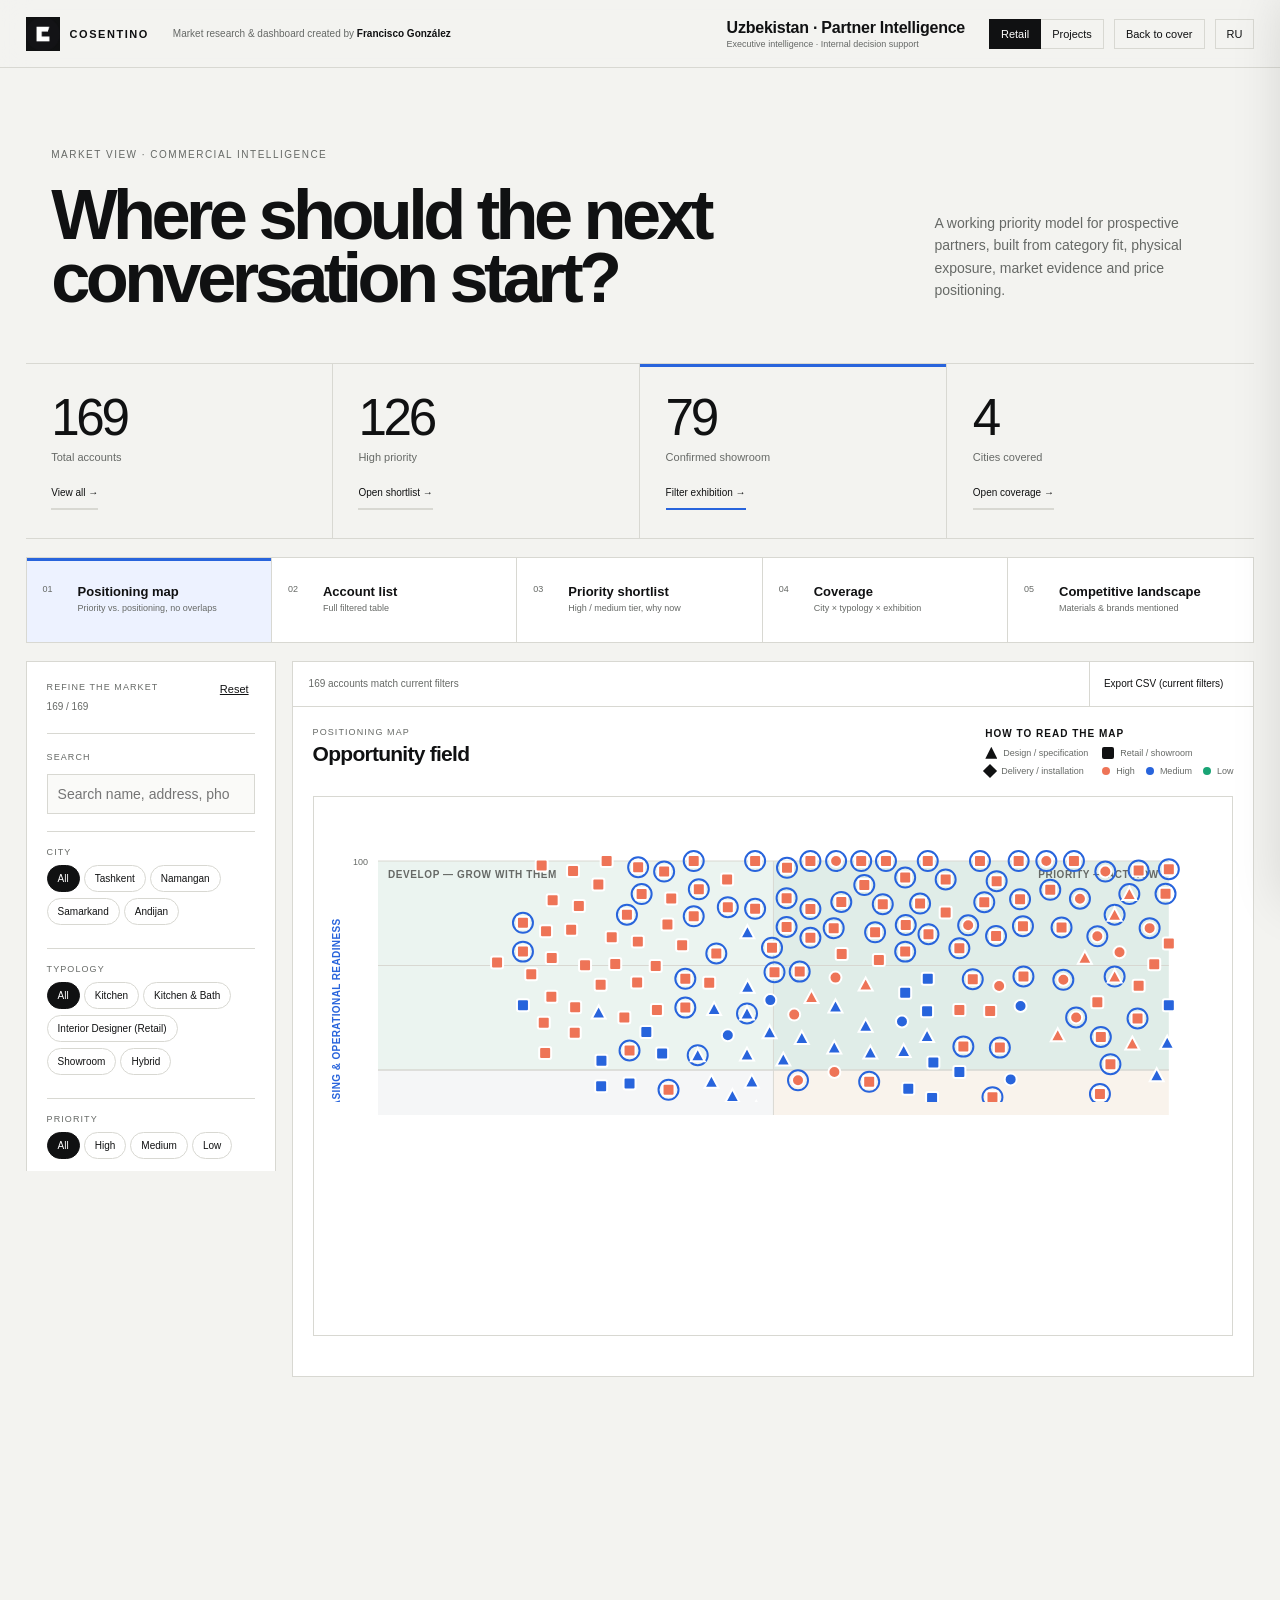
==== commit ce67ad93: "feat: improve Uzbekistan positioning map and branding" ====
--- a/UZ_partner_intelligence_new/proposal_A.html
+++ b/UZ_partner_intelligence_new/proposal_A.html
@@ -14,7 +14,7 @@
 
 <header class="app-header">
   <div class="brand-block">
-    <a class="brand-wordmark" href="https://www.cosentino.com/" target="_blank" rel="noopener"><span class="brand-mark" aria-hidden="true">C</span><b>COSENTINO</b></a>
+    <a class="brand-wordmark" href="https://www.cosentino.com/" target="_blank" rel="noopener"><span class="brand-mark logo-asset"><img src="assets/cosentino-corporate-reference.png" alt="Cosentino"></span><b>COSENTINO</b></a>
     <span id="brand-authorship" class="top-ownership"></span>
   </div>
   <div class="market-identity"><strong>Uzbekistan · Partner Intelligence</strong><small data-i18n="executive_intelligence"></small></div>
@@ -58,7 +58,7 @@
       <div class="toolbar-row"><span id="results-count"></span><button type="button" id="export-btn" data-i18n="export_csv"></button></div>
 
       <section id="view-map" class="view-section decision-panel" aria-label="Positioning map">
-        <header class="section-heading"><div><p data-i18n="nav_map"></p><h2 data-i18n="opportunity_field"></h2></div><div class="map-legend"><span id="map-axis-y"></span><span id="map-axis-x"></span></div></header>
+        <header class="section-heading"><div><p data-i18n="nav_map"></p><h2 data-i18n="opportunity_field"></h2></div><div class="map-legend"><strong>How to read the map</strong><span><i class="legend-shape legend-triangle"></i> Design / specification</span><span><i class="legend-shape legend-square"></i> Retail / showroom</span><span><i class="legend-shape legend-diamond"></i> Delivery / installation</span><span><i class="legend-dot high"></i> High&nbsp;&nbsp; <i class="legend-dot medium"></i> Medium&nbsp;&nbsp; <i class="legend-dot low"></i> Low</span><span id="map-axis-y" hidden></span><span id="map-axis-x" hidden></span></div></header>
         <div id="map-svg-wrap"></div>
         <p id="map-note"></p>
       </section>
--- a/UZ_partner_intelligence_new/base.css
+++ b/UZ_partner_intelligence_new/base.css
@@ -50,8 +50,12 @@
 @media(prefers-reduced-motion:no-preference){.cover-copy{animation:enter .8s cubic-bezier(.2,.8,.2,1) both}.cover-choice{animation:enter .8s .12s cubic-bezier(.2,.8,.2,1) both}@keyframes enter{from{opacity:0;transform:translateY(24px)}}.brand-tile img{transition:transform .3s ease}}
 @media(prefers-reduced-motion:reduce){*,*::before,*::after{scroll-behavior:auto!important;animation:none!important;transition:none!important}}
 
+/* Shared positioning map contract: four action zones, legible axes, typology shapes. */
+.map-legend{display:grid;grid-template-columns:repeat(2,minmax(0,auto));gap:6px 14px;max-width:560px;text-align:left;align-items:center}.map-legend strong{grid-column:1/-1;color:var(--ink);font-size:10px;text-transform:uppercase;letter-spacing:.1em}.map-legend span{display:flex;align-items:center;gap:6px;margin:0!important;white-space:nowrap}.legend-shape{display:inline-block;width:12px;height:12px;background:var(--ink);flex:0 0 auto}.legend-triangle{clip-path:polygon(50% 0,100% 100%,0 100%)}.legend-square{border-radius:2px}.legend-diamond{transform:rotate(45deg);width:10px;height:10px}.legend-dot{display:inline-block;width:8px;height:8px;border-radius:50%;background:var(--priority-low)}.legend-dot.high{background:var(--priority-high)}.legend-dot.medium{background:var(--priority-medium)}.legend-dot.low{background:var(--priority-low)}#map-svg-wrap{height:540px;margin-top:18px;background:var(--panel);border:1px solid var(--line);overflow:auto}#map-svg-wrap svg{min-width:640px}.map-zone{stroke:none}.map-zone-develop{fill:rgba(39,128,93,.09)}.map-zone-priority{fill:rgba(39,128,93,.14)}.map-zone-monitor{fill:rgba(113,128,135,.07)}.map-zone-qualify{fill:rgba(189,123,43,.09)}.map-splitline{stroke:var(--line);stroke-width:1}.map-zone-label{fill:var(--muted);font-size:10px;font-weight:700;letter-spacing:.06em}.map-axis-title{fill:var(--signal);font-size:10px;font-weight:700;letter-spacing:.04em}.map-axis-end{fill:var(--muted);font-size:9px}.map-dot{stroke:var(--panel);stroke-width:2}.map-point:hover .map-dot,.map-point.is-selected .map-dot{stroke:var(--ink);stroke-width:3}.map-note{max-width:760px}
+
 /* Project developments use aligned selectors because each source value is long
    and must remain legible without creating a wall of chips. */
 .dev-filters{display:grid;grid-template-columns:repeat(4,minmax(0,1fr));gap:10px;padding:18px 0}
 .dev-select{min-width:0}.dev-select span{display:block;margin-bottom:7px;color:var(--muted);font-size:9px;text-transform:uppercase;letter-spacing:.1em}.dev-select select{width:100%;height:42px;border:1px solid var(--line);border-radius:0;background:var(--control);padding:0 10px;text-overflow:ellipsis}
+.developments-active .filters-bar{display:none}.developments-active .workspace-shell{grid-template-columns:minmax(0,1fr)}
 @media(max-width:760px){.dev-filters{grid-template-columns:1fr}}
